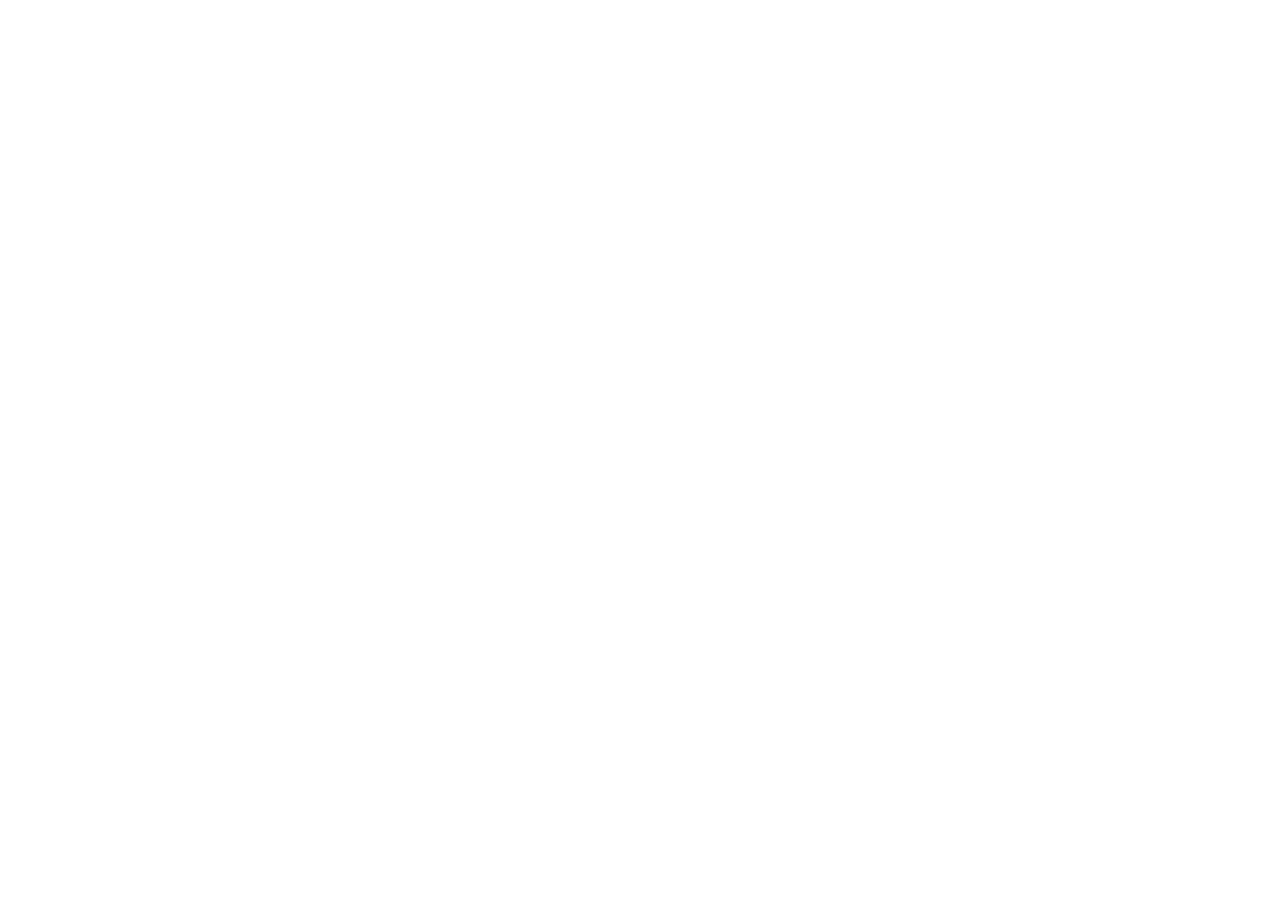
==== index.html @ a85bb725 "first commit" ====
<!DOCTYPE html>
<html lang="en">
<head>
    <meta charset="UTF-8">
    <meta name="viewport" content="width=device-width, initial-scale=1.0">
    <title>milestone-2</title>
</head>
<body>
    
</body>
</html>
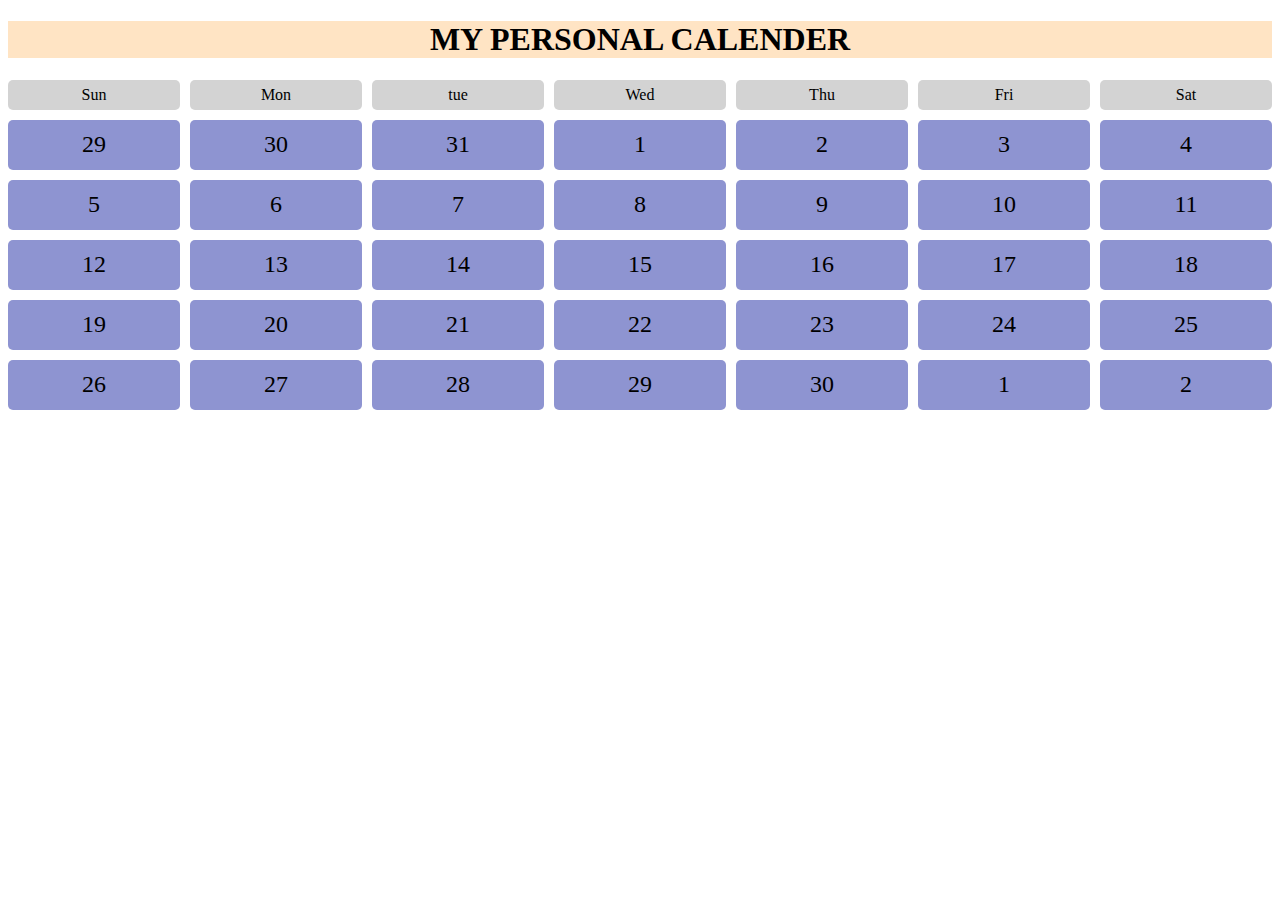
==== commit 53884306: "eror 404" ====
--- a/index.html
+++ b/index.html
@@ -1,11 +1,57 @@
 <!DOCTYPE html>
 <html lang="en">
-<head>
-    <meta charset="UTF-8">
-    <meta name="viewport" content="width=device-width, initial-scale=1.0">
-    <title>milestone-2</title>
-</head>
-<body>
-    
-</body>
-</html>+  <head>
+    <meta charset="UTF-8" />
+    <meta name="viewport" content="width=device-width, initial-scale=1.0" />
+    <title>Calender</title>
+    <link rel="stylesheet" href="styles/calender.css" />
+  </head>
+  <body>
+    <h1 class="heading">MY PERSONAL CALENDER</h1>
+
+    <div class="calender">
+      <div class="days">Sun</div>
+      <div class="days">Mon</div>
+      <div class="days">tue</div>
+      <div class="days">Wed</div>
+      <div class="days">Thu</div>
+      <div class="days">Fri</div>
+      <div class="days">Sat</div>
+      <div class="dates">29</div>
+      <div class="dates">30</div>
+      <div class="dates">31</div>
+      <div class="dates">1</div>
+      <div class="dates">2</div>
+      <div class="dates">3</div>
+      <div class="dates">4</div>
+      <div class="dates">5</div>
+      <div class="dates">6</div>
+      <div class="dates">7</div>
+      <div class="dates">8</div>
+      <div class="dates">9</div>
+      <div class="dates">10</div>
+      <div class="dates">11</div>
+      <div class="dates">12</div>
+      <div class="dates">13</div>
+      <div class="dates">14</div>
+      <div class="dates">15</div>
+      <div class="dates">16</div>
+      <div class="dates">17</div>
+      <div class="dates">18</div>
+      <div class="dates">19</div>
+      <div class="dates">20</div>
+      <div class="dates">21</div>
+      <div class="dates">22</div>
+      <div class="dates">23</div>
+      <div class="dates">24</div>
+      <div class="dates">25</div>
+      <div class="dates">26</div>
+      <div class="dates">27</div>
+      <div class="dates">28</div>
+      <div class="dates">29</div>
+      <div class="dates">30</div>
+      <div class="dates">1</div>
+      <div class="dates">2</div>
+    </div>
+  </body>
+</html>
--- a/styles/calender.css
+++ b/styles/calender.css
@@ -0,0 +1,26 @@
+.heading {
+  text-align: center;
+  background-color: bisque;
+  font-size: 2em;
+}
+.calender {
+  display: grid;
+  grid-template-columns: repeat(7, 1fr);
+  gap: 10px;
+}
+.dates,
+.days {
+  display: flex;
+  justify-content: center;
+  align-items: center;
+
+  height: 50px;
+  background-color: rgb(142, 148, 209);
+  border-radius: 5px;
+  font-size: 1.5em;
+}
+.days {
+  background-color: lightgrey;
+  font-size: 1em;
+  height: 30px;
+}
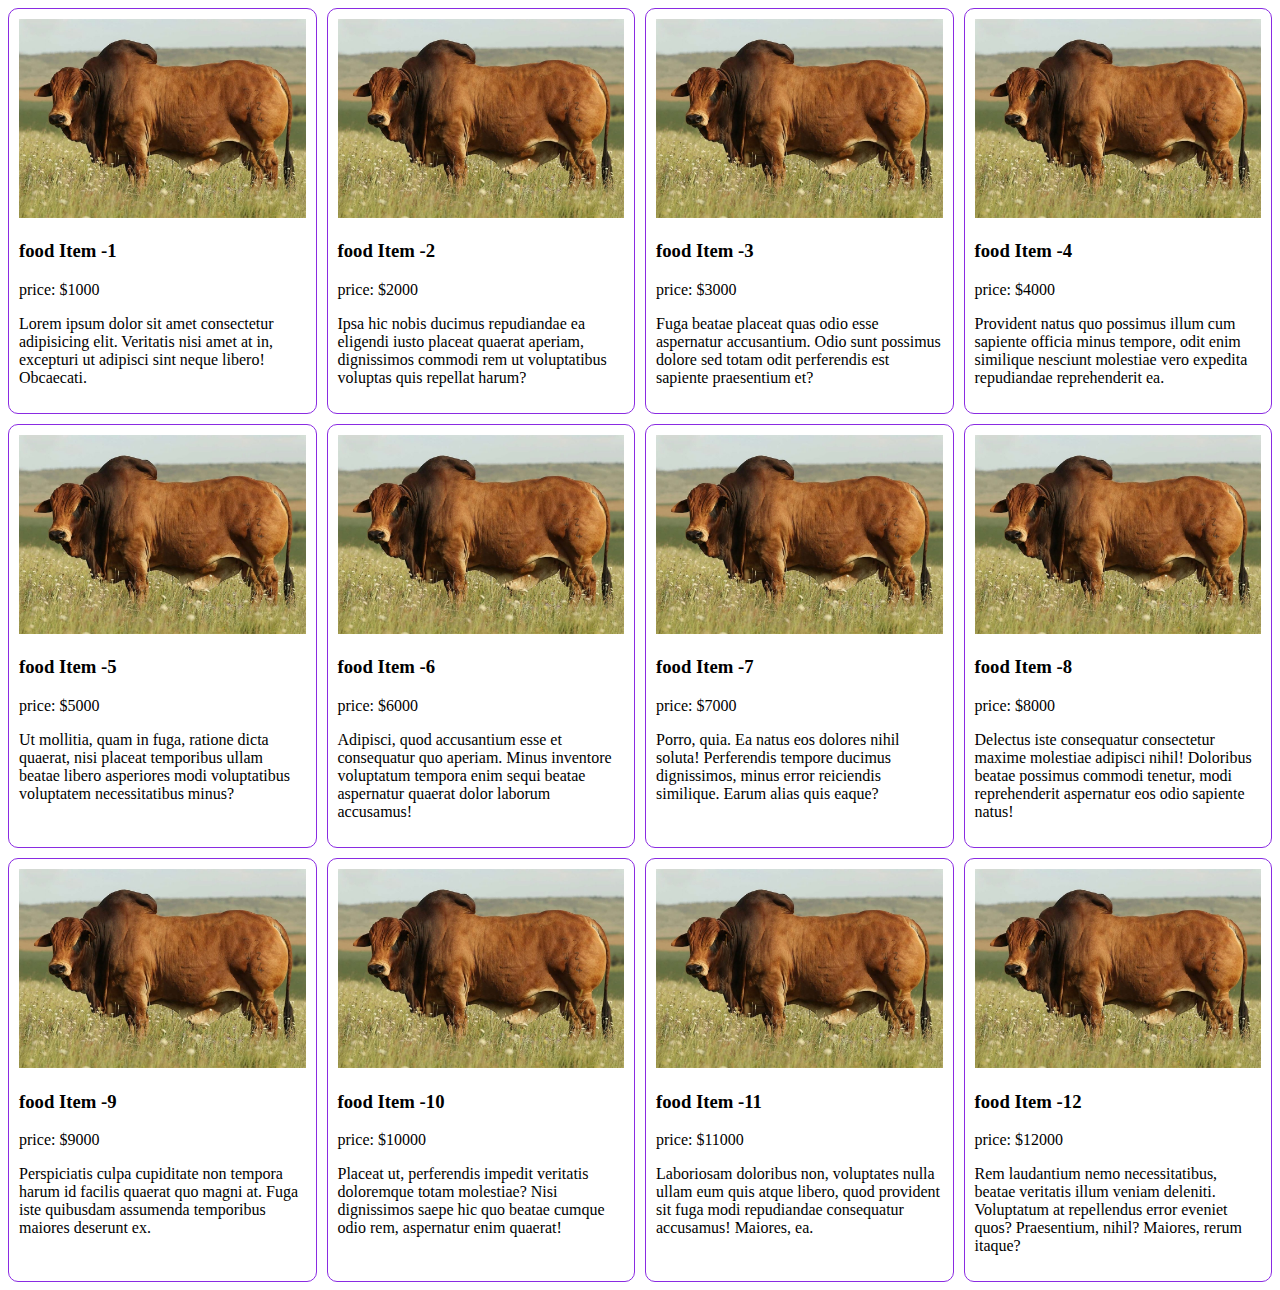
==== commit 112c06f8: "check" ====
--- a/index.html
+++ b/index.html
@@ -3,55 +3,155 @@
   <head>
     <meta charset="UTF-8" />
     <meta name="viewport" content="width=device-width, initial-scale=1.0" />
-    <title>Calender</title>
-    <link rel="stylesheet" href="styles/calender.css" />
+    <title>Food-Bull</title>
+    <style>
+      .container {
+        display: grid;
+        grid-template-columns: repeat(4, 1fr);
+        gap: 10px;
+      }
+      .bull {
+        border: 1px solid blueviolet;
+        padding: 10px;
+        border-radius: 10px;
+      }
+      .bull img {
+        width: 100%;
+      }
+      /* @media screen and(max-width : 576px) {
+        .container{
+            grid-template-columns: repeat(1,1fr);
+        }
+      } */
+      @media screen and(max-width: 576px){
+        .container{
+            grid-template-columns: repeat(1, 1fr);
+        }
+      }
+    </style>
   </head>
   <body>
-    <h1 class="heading">MY PERSONAL CALENDER</h1>
-
-    <div class="calender">
-      <div class="days">Sun</div>
-      <div class="days">Mon</div>
-      <div class="days">tue</div>
-      <div class="days">Wed</div>
-      <div class="days">Thu</div>
-      <div class="days">Fri</div>
-      <div class="days">Sat</div>
-      <div class="dates">29</div>
-      <div class="dates">30</div>
-      <div class="dates">31</div>
-      <div class="dates">1</div>
-      <div class="dates">2</div>
-      <div class="dates">3</div>
-      <div class="dates">4</div>
-      <div class="dates">5</div>
-      <div class="dates">6</div>
-      <div class="dates">7</div>
-      <div class="dates">8</div>
-      <div class="dates">9</div>
-      <div class="dates">10</div>
-      <div class="dates">11</div>
-      <div class="dates">12</div>
-      <div class="dates">13</div>
-      <div class="dates">14</div>
-      <div class="dates">15</div>
-      <div class="dates">16</div>
-      <div class="dates">17</div>
-      <div class="dates">18</div>
-      <div class="dates">19</div>
-      <div class="dates">20</div>
-      <div class="dates">21</div>
-      <div class="dates">22</div>
-      <div class="dates">23</div>
-      <div class="dates">24</div>
-      <div class="dates">25</div>
-      <div class="dates">26</div>
-      <div class="dates">27</div>
-      <div class="dates">28</div>
-      <div class="dates">29</div>
-      <div class="dates">30</div>
-      <div class="dates">1</div>
-      <div class="dates">2</div>
+    <!-- .container>.bull*12>img[src="images/Bull.jpg"]+h3{food Item -$}+p{price: \$$000}+p>lorem20 -->
+    <div class="container">
+      <div class="bull">
+        <img src="images/Bull.jpg" alt="" />
+        <h3>food Item -1</h3>
+        <p>price: $1000</p>
+        <p>
+          Lorem ipsum dolor sit amet consectetur adipisicing elit. Veritatis
+          nisi amet at in, excepturi ut adipisci sint neque libero! Obcaecati.
+        </p>
+      </div>
+      <div class="bull">
+        <img src="images/Bull.jpg" alt="" />
+        <h3>food Item -2</h3>
+        <p>price: $2000</p>
+        <p>
+          Ipsa hic nobis ducimus repudiandae ea eligendi iusto placeat quaerat
+          aperiam, dignissimos commodi rem ut voluptatibus voluptas quis
+          repellat harum?
+        </p>
+      </div>
+      <div class="bull">
+        <img src="images/Bull.jpg" alt="" />
+        <h3>food Item -3</h3>
+        <p>price: $3000</p>
+        <p>
+          Fuga beatae placeat quas odio esse aspernatur accusantium. Odio sunt
+          possimus dolore sed totam odit perferendis est sapiente praesentium
+          et?
+        </p>
+      </div>
+      <div class="bull">
+        <img src="images/Bull.jpg" alt="" />
+        <h3>food Item -4</h3>
+        <p>price: $4000</p>
+        <p>
+          Provident natus quo possimus illum cum sapiente officia minus tempore,
+          odit enim similique nesciunt molestiae vero expedita repudiandae
+          reprehenderit ea.
+        </p>
+      </div>
+      <div class="bull">
+        <img src="images/Bull.jpg" alt="" />
+        <h3>food Item -5</h3>
+        <p>price: $5000</p>
+        <p>
+          Ut mollitia, quam in fuga, ratione dicta quaerat, nisi placeat
+          temporibus ullam beatae libero asperiores modi voluptatibus voluptatem
+          necessitatibus minus?
+        </p>
+      </div>
+      <div class="bull">
+        <img src="images/Bull.jpg" alt="" />
+        <h3>food Item -6</h3>
+        <p>price: $6000</p>
+        <p>
+          Adipisci, quod accusantium esse et consequatur quo aperiam. Minus
+          inventore voluptatum tempora enim sequi beatae aspernatur quaerat
+          dolor laborum accusamus!
+        </p>
+      </div>
+      <div class="bull">
+        <img src="images/Bull.jpg" alt="" />
+        <h3>food Item -7</h3>
+        <p>price: $7000</p>
+        <p>
+          Porro, quia. Ea natus eos dolores nihil soluta! Perferendis tempore
+          ducimus dignissimos, minus error reiciendis similique. Earum alias
+          quis eaque?
+        </p>
+      </div>
+      <div class="bull">
+        <img src="images/Bull.jpg" alt="" />
+        <h3>food Item -8</h3>
+        <p>price: $8000</p>
+        <p>
+          Delectus iste consequatur consectetur maxime molestiae adipisci nihil!
+          Doloribus beatae possimus commodi tenetur, modi reprehenderit
+          aspernatur eos odio sapiente natus!
+        </p>
+      </div>
+      <div class="bull">
+        <img src="images/Bull.jpg" alt="" />
+        <h3>food Item -9</h3>
+        <p>price: $9000</p>
+        <p>
+          Perspiciatis culpa cupiditate non tempora harum id facilis quaerat quo
+          magni at. Fuga iste quibusdam assumenda temporibus maiores deserunt
+          ex.
+        </p>
+      </div>
+      <div class="bull">
+        <img src="images/Bull.jpg" alt="" />
+        <h3>food Item -10</h3>
+        <p>price: $10000</p>
+        <p>
+          Placeat ut, perferendis impedit veritatis doloremque totam molestiae?
+          Nisi dignissimos saepe hic quo beatae cumque odio rem, aspernatur enim
+          quaerat!
+        </p>
+      </div>
+      <div class="bull">
+        <img src="images/Bull.jpg" alt="" />
+        <h3>food Item -11</h3>
+        <p>price: $11000</p>
+        <p>
+          Laboriosam doloribus non, voluptates nulla ullam eum quis atque
+          libero, quod provident sit fuga modi repudiandae consequatur
+          accusamus! Maiores, ea.
+        </p>
+      </div>
+      <div class="bull">
+        <img src="images/Bull.jpg" alt="" />
+        <h3>food Item -12</h3>
+        <p>price: $12000</p>
+        <p>
+          Rem laudantium nemo necessitatibus, beatae veritatis illum veniam
+          deleniti. Voluptatum at repellendus error eveniet quos? Praesentium,
+          nihil? Maiores, rerum itaque?
+        </p>
+      </div>
     </div>
   </body>
 </html>
